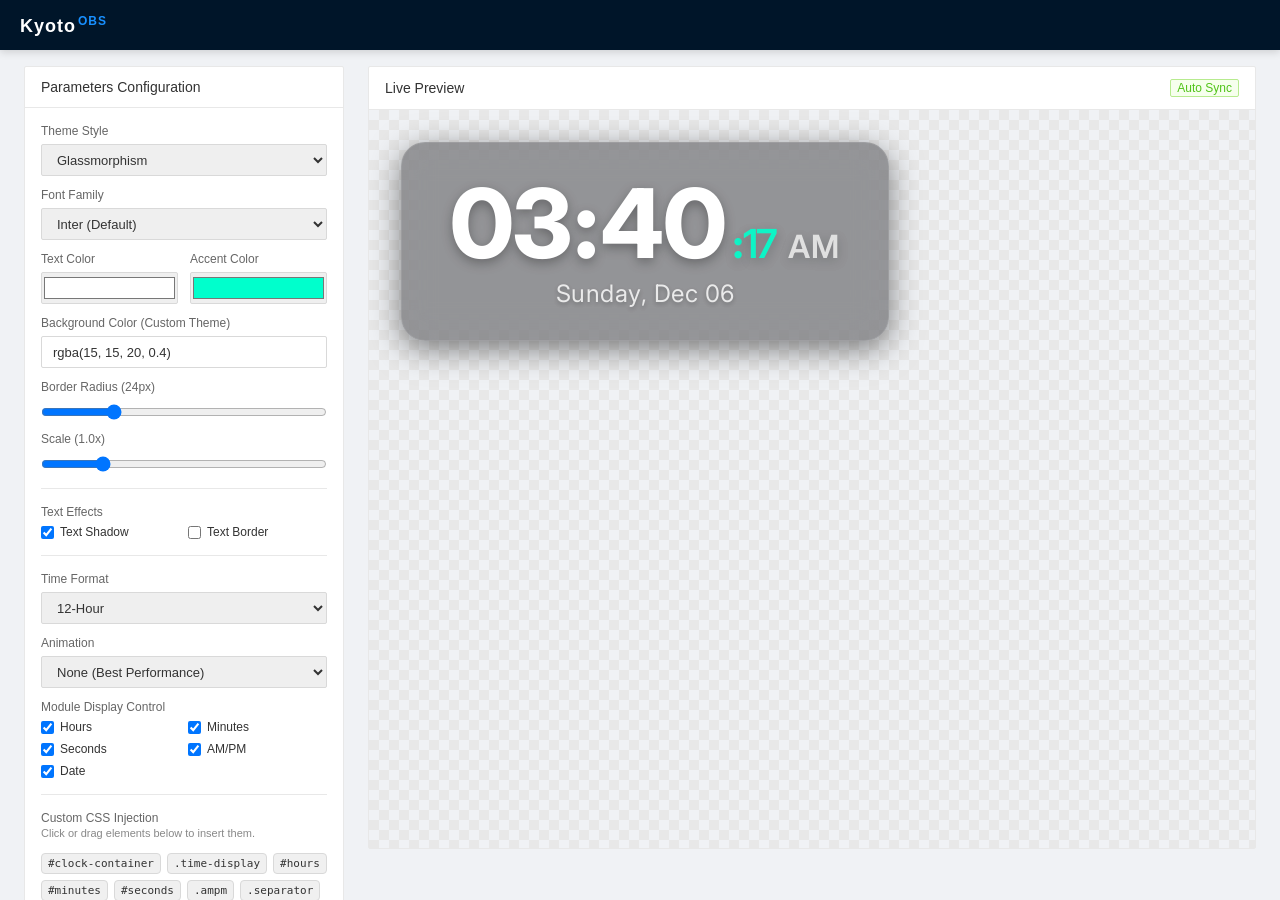
==== index.html @ e0eae69a "feat: Add Custom CSS injection with draggable selector chips" ====
<!DOCTYPE html>
<html lang="en">
<head>
<meta charset="UTF-8">
<meta name="viewport" content="width=device-width, initial-scale=1.0">
<title>Kyoto Console - OBS Widget Management</title>
<link href="https://fonts.googleapis.com/css2?family=Inter:wght@400;600&display=swap" rel="stylesheet">
<link rel="stylesheet" href="dashboard.css">
</head>
<body>
<div class="portal-layout">
    <header class="top-nav">
        <div class="nav-left">
            <div class="logo">Kyoto<span>OBS</span></div>
        </div>
    </header>

    <div class="main-body">
        <main class="content-area">
            <div class="config-panel">
                <div class="panel-left">
                    <div class="card">
                        <div class="card-header">Parameters Configuration</div>
                        <div class="card-body">
                            <form class="dense-form">
                                <div class="form-item">
                                    <label for="theme">Theme Style</label>
                                    <select id="theme">
                                        <option value="glass">Glassmorphism</option>
                                        <option value="neon">Cyberpunk (Neon)</option>
                                        <option value="minimal">Minimal White</option>
                                        <option value="custom">Custom Solid Color</option>
                                    </select>
                                </div>
                                <div class="form-item">
                                    <label for="font">Font Family</label>
                                    <select id="font">
                                        <option value="Inter">Inter (Default)</option>
                                        <option value="Outfit">Outfit</option>
                                        <option value="Roboto Mono">Roboto Mono</option>
                                    </select>
                                </div>
                                <div class="form-row">
                                    <div class="form-item">
                                        <label for="color">Text Color</label>
                                        <input type="color" id="color" value="#ffffff">
                                    </div>
                                    <div class="form-item">
                                        <label for="accent">Accent Color</label>
                                        <input type="color" id="accent" value="#00ffcc">
                                    </div>
                                </div>
                                <div class="form-item">
                                    <label for="bg">Background Color (Custom Theme)</label>
                                    <input type="text" id="bg" value="rgba(15, 15, 20, 0.4)">
                                </div>
                                <div class="form-item">
                                    <label>Border Radius (<span id="borderRadius-val">24px</span>)</label>
                                    <input type="range" id="borderRadius" min="0" max="100" value="24">
                                </div>
                                <div class="form-item">
                                    <label>Scale (<span id="scale-val">1.0x</span>)</label>
                                    <input type="range" id="scale" min="0.5" max="3" step="0.1" value="1">
                                </div>

                                <div class="divider"></div>
                                
                                <div class="form-item">
                                    <label>Text Effects</label>
                                    <div class="checkbox-grid">
                                        <label><input type="checkbox" id="textShadow" checked> Text Shadow</label>
                                        <label><input type="checkbox" id="textBorder"> Text Border</label>
                                    </div>
                                </div>
                                <div class="form-row" id="border-settings" style="display: none;">
                                    <div class="form-item">
                                        <label>Border Size (<span id="textBorderSize-val">1px</span>)</label>
                                        <input type="range" id="textBorderSize" min="1" max="10" value="1">
                                    </div>
                                    <div class="form-item">
                                        <label for="textBorderColor">Border Color</label>
                                        <input type="color" id="textBorderColor" value="#000000">
                                    </div>
                                </div>
                                
                                <div class="divider"></div>

                                <div class="form-item">
                                    <label for="format">Time Format</label>
                                    <select id="format">
                                        <option value="12">12-Hour</option>
                                        <option value="24">24-Hour</option>
                                    </select>
                                </div>
                                <div class="form-item">
                                    <label for="animation">Animation</label>
                                    <select id="animation">
                                        <option value="none">None (Best Performance)</option>
                                        <option value="flip">3D Flip</option>
                                        <option value="slide">Smooth Slide</option>
                                    </select>
                                </div>
                                <div class="form-item">
                                    <label>Module Display Control</label>
                                    <div class="checkbox-grid">
                                        <label><input type="checkbox" id="showHours" checked> Hours</label>
                                        <label><input type="checkbox" id="showMinutes" checked> Minutes</label>
                                        <label><input type="checkbox" id="showSeconds" checked> Seconds</label>
                                        <label><input type="checkbox" id="showAmPm" checked> AM/PM</label>
                                        <label><input type="checkbox" id="showDate" checked> Date</label>
                                    </div>
                                </div>
                                
                                <div class="divider"></div>

                                <div class="form-item">
                                    <label>Custom CSS Injection</label>
                                    <p class="help-text">Click or drag elements below to insert them.</p>
                                    <div class="css-chips" id="css-chips">
                                        <span class="chip" draggable="true" data-selector="#clock-container" title="The main wrapper containing the entire overlay">#clock-container</span>
                                        <span class="chip" draggable="true" data-selector=".time-display" title="The wrapper around the time digits">.time-display</span>
                                        <span class="chip" draggable="true" data-selector="#hours" title="The hours text">#hours</span>
                                        <span class="chip" draggable="true" data-selector="#minutes" title="The minutes text">#minutes</span>
                                        <span class="chip" draggable="true" data-selector="#seconds" title="The seconds text">#seconds</span>
                                        <span class="chip" draggable="true" data-selector=".ampm" title="The AM/PM indicator">.ampm</span>
                                        <span class="chip" draggable="true" data-selector=".separator" title="The colon separators">.separator</span>
                                        <span class="chip" draggable="true" data-selector=".date-display" title="The wrapper around the date">.date-display</span>
                                    </div>
                                    <textarea id="customCss" class="css-textarea" placeholder="/* Write your custom CSS here... */" rows="6"></textarea>
                                </div>
                            </form>
                        </div>
                    </div>
                    
                    <div class="action-bar">
                        <input type="text" id="generated-url" readonly class="url-input">
                        <button id="copy-btn" class="btn-primary">Generate & Copy URL</button>
                        <div class="config-actions">
                            <button id="export-btn" class="btn-secondary">Export Config (.txt)</button>
                            <button id="import-btn" class="btn-secondary">Import Config</button>
                            <input type="file" id="import-file" accept=".txt" style="display: none;">
                        </div>
                    </div>
                </div>

                <div class="panel-right">
                    <div class="card preview-card">
                        <div class="card-header">Live Preview <span class="refresh-tip">Auto Sync</span></div>
                        <div class="card-body iframe-container">
                            <iframe id="preview-frame" src="clock.html"></iframe>
                        </div>
                    </div>
                </div>
            </div>
        </main>
    </div>
</div>
<script src="dashboard.js"></script>
</body>
</html>
---- dashboard.css ----
* {
    box-sizing: border-box;
    margin: 0;
    padding: 0;
}

body {
    font-family: -apple-system, BlinkMacSystemFont, "Segoe UI", Roboto, "Helvetica Neue", Arial, "Noto Sans", sans-serif, "Apple Color Emoji", "Segoe UI Emoji", "Segoe UI Symbol", "Noto Color Emoji";
    font-size: 14px;
    background-color: #f0f2f5;
    color: #333;
    height: 100vh;
    overflow: hidden;
}

.portal-layout {
    display: flex;
    flex-direction: column;
    height: 100%;
}

/* Header */
.top-nav {
    height: 50px;
    background: #001529;
    display: flex;
    justify-content: space-between;
    align-items: center;
    padding: 0 20px;
    color: #fff;
    box-shadow: 0 2px 8px rgba(0,0,0,0.15);
    z-index: 10;
}

.nav-left, .nav-right {
    display: flex;
    align-items: center;
}

.logo {
    font-size: 18px;
    font-weight: 600;
    margin-right: 40px;
    letter-spacing: 1px;
}

.logo span {
    color: #1890ff;
    font-size: 12px;
    vertical-align: super;
    margin-left: 2px;
}

.nav-links {
    list-style: none;
    display: flex;
    gap: 20px;
}

.nav-links li {
    cursor: pointer;
    font-size: 14px;
    padding: 15px 0;
    position: relative;
    opacity: 0.8;
}

.nav-links li:hover, .nav-links li.active {
    opacity: 1;
    color: #1890ff;
}

.nav-links li.active::after {
    content: '';
    position: absolute;
    bottom: 0;
    left: 0;
    width: 100%;
    height: 3px;
    background: #1890ff;
}

.badge {
    display: inline-block;
    padding: 1px 4px;
    font-size: 10px;
    border-radius: 2px;
    color: #fff;
    margin-left: 4px;
    line-height: 1;
    transform: scale(0.9);
}

.badge.new { background: #52c41a; }
.badge.hot { background: #f5222d; }

.user-info {
    font-size: 13px;
    margin-right: 16px;
    opacity: 0.8;
}

.nav-btn {
    background: transparent;
    border: 1px solid #434e59;
    color: #fff;
    padding: 4px 12px;
    border-radius: 2px;
    cursor: pointer;
    font-size: 12px;
}

.nav-btn:hover {
    border-color: #1890ff;
    color: #1890ff;
}

/* Main Body */
.main-body {
    display: flex;
    flex: 1;
    overflow: hidden;
}

/* Sidebar */
.side-menu {
    width: 200px;
    background: #fff;
    border-right: 1px solid #e8e8e8;
    overflow-y: auto;
}

.menu-group {
    padding: 16px 0;
    border-bottom: 1px solid #f0f0f0;
}

.menu-title {
    padding: 0 24px;
    font-size: 12px;
    color: #999;
    margin-bottom: 8px;
}

.menu-list {
    list-style: none;
}

.menu-list li {
    padding: 10px 24px 10px 32px;
    cursor: pointer;
    font-size: 14px;
    color: #333;
    transition: all 0.3s;
}

.menu-list li:hover {
    color: #1890ff;
}

.menu-list li.active {
    background: #e6f7ff;
    color: #1890ff;
    border-right: 3px solid #1890ff;
}

/* Content Area */
.content-area {
    flex: 1;
    padding: 16px 24px;
    overflow-y: auto;
}

.breadcrumb {
    font-size: 12px;
    color: #999;
    margin-bottom: 16px;
}

.breadcrumb strong {
    color: #333;
    font-weight: 500;
}

.config-panel {
    display: flex;
    gap: 24px;
    height: calc(100% - 35px);
}

.panel-left {
    flex: 0 0 320px;
    display: flex;
    flex-direction: column;
    gap: 16px;
}

.panel-right {
    flex: 1;
    display: flex;
    flex-direction: column;
}

.card {
    background: #fff;
    border-radius: 2px;
    border: 1px solid #e8e8e8;
    display: flex;
    flex-direction: column;
}

.card-header {
    padding: 12px 16px;
    border-bottom: 1px solid #e8e8e8;
    font-weight: 500;
    font-size: 14px;
    display: flex;
    justify-content: space-between;
    align-items: center;
}

.refresh-tip {
    font-size: 12px;
    color: #52c41a;
    background: #f6ffed;
    border: 1px solid #b7eb8f;
    padding: 1px 6px;
    border-radius: 2px;
}

.card-body {
    padding: 16px;
    flex: 1;
    overflow-y: auto;
}

/* Forms */
.dense-form {
    display: flex;
    flex-direction: column;
    gap: 12px;
}

.form-item {
    display: flex;
    flex-direction: column;
    gap: 6px;
}

.form-row {
    display: flex;
    gap: 12px;
}

.form-row .form-item {
    flex: 1;
}

.form-item label {
    font-size: 12px;
    color: #666;
}

.form-item select, .form-item input[type="text"] {
    width: 100%;
    padding: 4px 11px;
    height: 32px;
    border: 1px solid #d9d9d9;
    border-radius: 2px;
    font-size: 13px;
    color: #333;
    transition: all 0.3s;
}

.form-item select:focus, .form-item input[type="text"]:focus {
    border-color: #40a9ff;
    box-shadow: 0 0 0 2px rgba(24,144,255,0.2);
    outline: none;
}

.form-item input[type="color"] {
    width: 100%;
    height: 32px;
    border: 1px solid #d9d9d9;
    border-radius: 2px;
    padding: 0;
    cursor: pointer;
}

.form-item input[type="range"] {
    width: 100%;
    margin-top: 4px;
}

.divider {
    height: 1px;
    background: #e8e8e8;
    margin: 4px 0;
}

.checkbox-grid {
    display: grid;
    grid-template-columns: 1fr 1fr;
    gap: 8px;
}

.checkbox-grid label {
    display: flex;
    align-items: center;
    gap: 6px;
    font-size: 12px;
    color: #333;
    cursor: pointer;
}

.checkbox-grid input[type="checkbox"] {
    cursor: pointer;
}

/* Action Bar */
.action-bar {
    background: #fff;
    border: 1px solid #e8e8e8;
    border-radius: 2px;
    padding: 16px;
    display: flex;
    flex-direction: column;
    gap: 12px;
}

.url-input {
    width: 100%;
    padding: 4px 11px;
    height: 32px;
    border: 1px solid #d9d9d9;
    border-radius: 2px;
    font-size: 12px;
    color: #666;
    background: #f5f5f5;
}

.btn-primary {
    width: 100%;
    height: 36px;
    background: #ff4d4f;
    color: #fff;
    border: none;
    border-radius: 2px;
    font-size: 14px;
    font-weight: 500;
    cursor: pointer;
    transition: all 0.3s;
    box-shadow: 0 2px 0 rgba(0,0,0,0.045);
}

.btn-primary:hover {
    background: #ff7875;
}

.btn-primary.copied {
    background: #52c41a;
    box-shadow: none;
}

.config-actions {
    display: flex;
    gap: 8px;
    margin-top: 8px;
}

.btn-secondary {
    flex: 1;
    height: 32px;
    background: #fff;
    color: #333;
    border: 1px solid #d9d9d9;
    border-radius: 2px;
    font-size: 12px;
    cursor: pointer;
    transition: all 0.3s;
}

.btn-secondary:hover {
    color: #1890ff;
    border-color: #1890ff;
}

.help-text {
    font-size: 11px;
    color: #888;
    margin-bottom: 8px;
    margin-top: -4px;
}

.css-chips {
    display: flex;
    flex-wrap: wrap;
    gap: 6px;
    margin-bottom: 8px;
}

.chip {
    font-size: 11px;
    font-family: monospace;
    background: #f0f0f0;
    color: #333;
    padding: 3px 6px;
    border-radius: 4px;
    border: 1px solid #d9d9d9;
    cursor: grab;
    user-select: none;
    transition: all 0.2s;
}

.chip:hover {
    background: #e6f7ff;
    border-color: #91d5ff;
    color: #1890ff;
}

.chip:active {
    cursor: grabbing;
}

.css-textarea {
    width: 100%;
    font-family: 'Roboto Mono', monospace;
    font-size: 12px;
    padding: 8px;
    border: 1px solid #d9d9d9;
    border-radius: 4px;
    resize: vertical;
    background: #fafafa;
    color: #333;
    outline: none;
    box-sizing: border-box;
}

.css-textarea:focus {
    border-color: #1890ff;
    background: #fff;
    box-shadow: 0 0 0 2px rgba(24,144,255,0.2);
}

/* iframe area */
.preview-card {
    height: 100%;
}

.iframe-container {
    padding: 0;
    background: #f0f2f5;
    background-image: linear-gradient(45deg, #e8e8e8 25%, transparent 25%, transparent 75%, #e8e8e8 75%, #e8e8e8), linear-gradient(45deg, #e8e8e8 25%, transparent 25%, transparent 75%, #e8e8e8 75%, #e8e8e8);
    background-size: 20px 20px;
    background-position: 0 0, 10px 10px;
}

iframe {
    width: 100%;
    height: 100%;
    border: none;
}
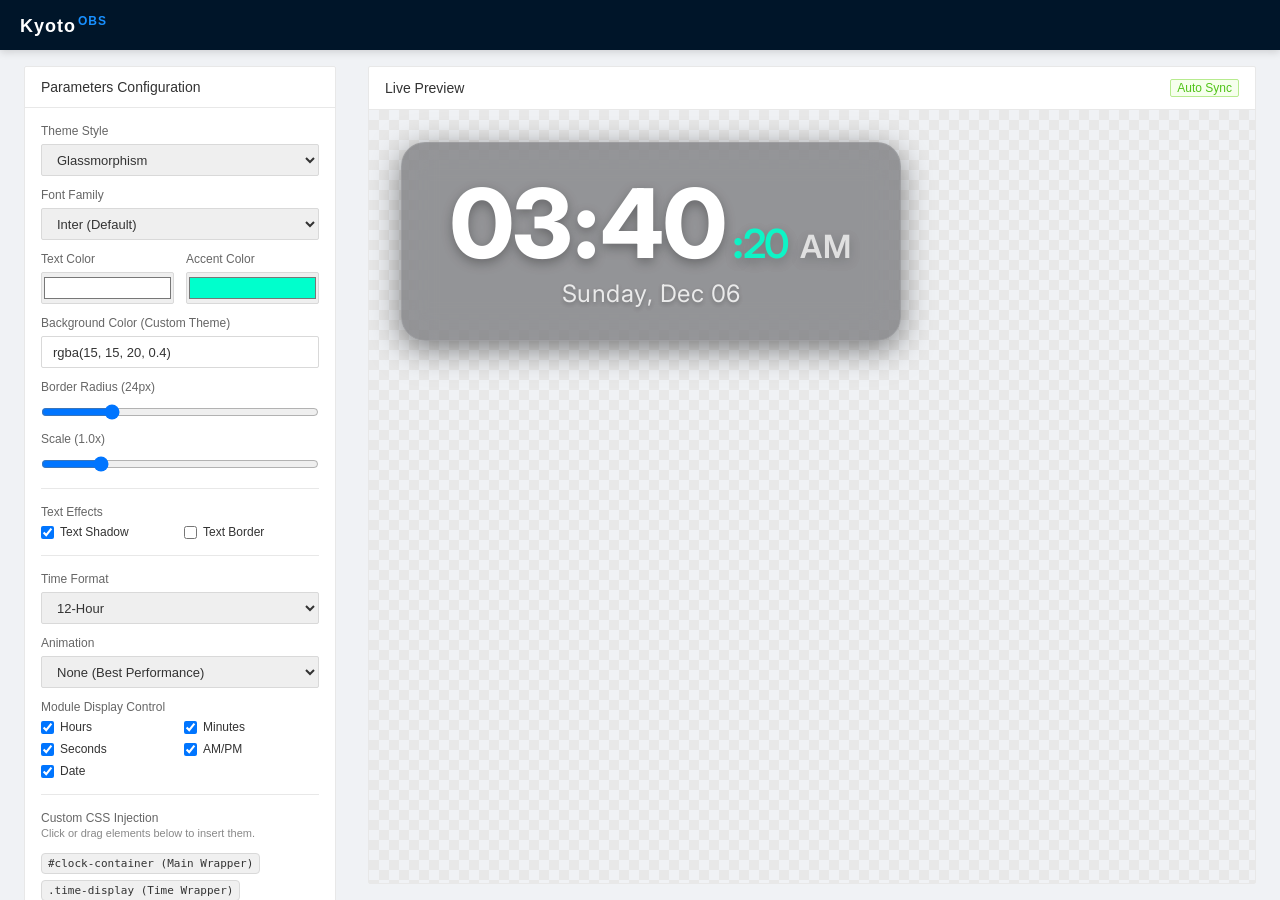
==== commit b759217a: "style: Improve CSS chips text and fix dashboard scrolling" ====
--- a/index.html
+++ b/index.html
@@ -117,14 +117,14 @@
                                     <label>Custom CSS Injection</label>
                                     <p class="help-text">Click or drag elements below to insert them.</p>
                                     <div class="css-chips" id="css-chips">
-                                        <span class="chip" draggable="true" data-selector="#clock-container" title="The main wrapper containing the entire overlay">#clock-container</span>
-                                        <span class="chip" draggable="true" data-selector=".time-display" title="The wrapper around the time digits">.time-display</span>
-                                        <span class="chip" draggable="true" data-selector="#hours" title="The hours text">#hours</span>
-                                        <span class="chip" draggable="true" data-selector="#minutes" title="The minutes text">#minutes</span>
-                                        <span class="chip" draggable="true" data-selector="#seconds" title="The seconds text">#seconds</span>
-                                        <span class="chip" draggable="true" data-selector=".ampm" title="The AM/PM indicator">.ampm</span>
-                                        <span class="chip" draggable="true" data-selector=".separator" title="The colon separators">.separator</span>
-                                        <span class="chip" draggable="true" data-selector=".date-display" title="The wrapper around the date">.date-display</span>
+                                        <span class="chip" draggable="true" data-selector="#clock-container" title="The main wrapper containing the entire overlay">#clock-container (Main Wrapper)</span>
+                                        <span class="chip" draggable="true" data-selector=".time-display" title="The wrapper around the time digits">.time-display (Time Wrapper)</span>
+                                        <span class="chip" draggable="true" data-selector="#hours" title="The hours text">#hours (Hours)</span>
+                                        <span class="chip" draggable="true" data-selector="#minutes" title="The minutes text">#minutes (Minutes)</span>
+                                        <span class="chip" draggable="true" data-selector="#seconds" title="The seconds text">#seconds (Seconds)</span>
+                                        <span class="chip" draggable="true" data-selector=".ampm" title="The AM/PM indicator">.ampm (AM/PM)</span>
+                                        <span class="chip" draggable="true" data-selector=".separator" title="The colon separators">.separator (Colons)</span>
+                                        <span class="chip" draggable="true" data-selector=".date-display" title="The wrapper around the date">.date-display (Date Wrapper)</span>
                                     </div>
                                     <textarea id="customCss" class="css-textarea" placeholder="/* Write your custom CSS here... */" rows="6"></textarea>
                                 </div>
--- a/dashboard.css
+++ b/dashboard.css
@@ -167,8 +167,8 @@
 /* Content Area */
 .content-area {
     flex: 1;
-    padding: 16px 24px;
-    overflow-y: auto;
+    padding: 16px 24px 0 24px;
+    overflow: hidden;
 }
 
 .breadcrumb {
@@ -185,7 +185,7 @@
 .config-panel {
     display: flex;
     gap: 24px;
-    height: calc(100% - 35px);
+    height: 100%;
 }
 
 .panel-left {
@@ -193,12 +193,16 @@
     display: flex;
     flex-direction: column;
     gap: 16px;
+    overflow-y: auto;
+    padding-bottom: 16px;
+    padding-right: 8px;
 }
 
 .panel-right {
     flex: 1;
     display: flex;
     flex-direction: column;
+    padding-bottom: 16px;
 }
 
 .card {
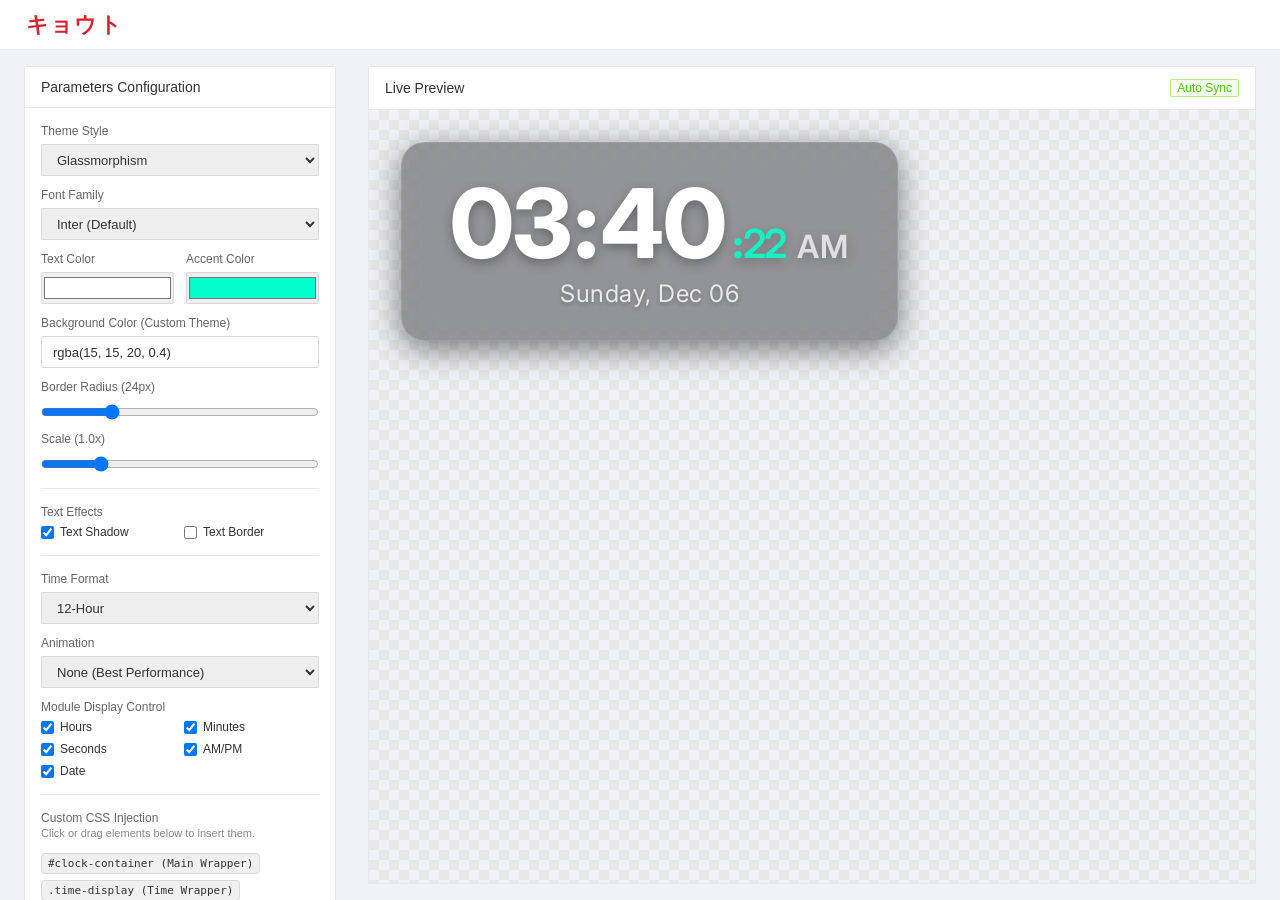
==== commit 9d25646c: "style: Update color theme to Kyoto red and use SVG logo in dashboard" ====
--- a/index.html
+++ b/index.html
@@ -11,7 +11,7 @@
 <div class="portal-layout">
     <header class="top-nav">
         <div class="nav-left">
-            <div class="logo">Kyoto<span>OBS</span></div>
+            <div class="logo"><img src="logo.svg" alt="Kyoto"></div>
         </div>
     </header>
 
--- a/dashboard.css
+++ b/dashboard.css
@@ -22,13 +22,13 @@
 /* Header */
 .top-nav {
     height: 50px;
-    background: #001529;
+    background: #ffffff;
     display: flex;
     justify-content: space-between;
     align-items: center;
     padding: 0 20px;
-    color: #fff;
-    box-shadow: 0 2px 8px rgba(0,0,0,0.15);
+    color: #333;
+    border-bottom: 1px solid #e8e8e8;
     z-index: 10;
 }
 
@@ -38,81 +38,12 @@
 }
 
 .logo {
-    font-size: 18px;
-    font-weight: 600;
-    margin-right: 40px;
-    letter-spacing: 1px;
-}
-
-.logo span {
-    color: #1890ff;
-    font-size: 12px;
-    vertical-align: super;
-    margin-left: 2px;
-}
-
-.nav-links {
-    list-style: none;
-    display: flex;
-    gap: 20px;
-}
-
-.nav-links li {
-    cursor: pointer;
-    font-size: 14px;
-    padding: 15px 0;
-    position: relative;
-    opacity: 0.8;
-}
-
-.nav-links li:hover, .nav-links li.active {
-    opacity: 1;
-    color: #1890ff;
-}
-
-.nav-links li.active::after {
-    content: '';
-    position: absolute;
-    bottom: 0;
-    left: 0;
-    width: 100%;
-    height: 3px;
-    background: #1890ff;
-}
-
-.badge {
-    display: inline-block;
-    padding: 1px 4px;
-    font-size: 10px;
-    border-radius: 2px;
-    color: #fff;
-    margin-left: 4px;
-    line-height: 1;
-    transform: scale(0.9);
-}
-
-.badge.new { background: #52c41a; }
-.badge.hot { background: #f5222d; }
-
-.user-info {
-    font-size: 13px;
-    margin-right: 16px;
-    opacity: 0.8;
-}
-
-.nav-btn {
-    background: transparent;
-    border: 1px solid #434e59;
-    color: #fff;
-    padding: 4px 12px;
-    border-radius: 2px;
-    cursor: pointer;
-    font-size: 12px;
-}
-
-.nav-btn:hover {
-    border-color: #1890ff;
-    color: #1890ff;
+    display: flex;
+    align-items: center;
+}
+
+.logo img {
+    height: 36px;
 }
 
 /* Main Body */
@@ -122,64 +53,11 @@
     overflow: hidden;
 }
 
-/* Sidebar */
-.side-menu {
-    width: 200px;
-    background: #fff;
-    border-right: 1px solid #e8e8e8;
-    overflow-y: auto;
-}
-
-.menu-group {
-    padding: 16px 0;
-    border-bottom: 1px solid #f0f0f0;
-}
-
-.menu-title {
-    padding: 0 24px;
-    font-size: 12px;
-    color: #999;
-    margin-bottom: 8px;
-}
-
-.menu-list {
-    list-style: none;
-}
-
-.menu-list li {
-    padding: 10px 24px 10px 32px;
-    cursor: pointer;
-    font-size: 14px;
-    color: #333;
-    transition: all 0.3s;
-}
-
-.menu-list li:hover {
-    color: #1890ff;
-}
-
-.menu-list li.active {
-    background: #e6f7ff;
-    color: #1890ff;
-    border-right: 3px solid #1890ff;
-}
-
 /* Content Area */
 .content-area {
     flex: 1;
     padding: 16px 24px 0 24px;
     overflow: hidden;
-}
-
-.breadcrumb {
-    font-size: 12px;
-    color: #999;
-    margin-bottom: 16px;
-}
-
-.breadcrumb strong {
-    color: #333;
-    font-weight: 500;
 }
 
 .config-panel {
@@ -277,8 +155,8 @@
 }
 
 .form-item select:focus, .form-item input[type="text"]:focus {
-    border-color: #40a9ff;
-    box-shadow: 0 0 0 2px rgba(24,144,255,0.2);
+    border-color: #d82430;
+    box-shadow: 0 0 0 2px rgba(216,36,48,0.2);
     outline: none;
 }
 
@@ -346,7 +224,7 @@
 .btn-primary {
     width: 100%;
     height: 36px;
-    background: #ff4d4f;
+    background: #d82430;
     color: #fff;
     border: none;
     border-radius: 2px;
@@ -358,7 +236,7 @@
 }
 
 .btn-primary:hover {
-    background: #ff7875;
+    background: #e8444f;
 }
 
 .btn-primary.copied {
@@ -385,8 +263,8 @@
 }
 
 .btn-secondary:hover {
-    color: #1890ff;
-    border-color: #1890ff;
+    color: #d82430;
+    border-color: #d82430;
 }
 
 .help-text {
@@ -417,9 +295,9 @@
 }
 
 .chip:hover {
-    background: #e6f7ff;
-    border-color: #91d5ff;
-    color: #1890ff;
+    background: #fde8e8;
+    border-color: #f8b4b4;
+    color: #d82430;
 }
 
 .chip:active {
@@ -441,9 +319,9 @@
 }
 
 .css-textarea:focus {
-    border-color: #1890ff;
+    border-color: #d82430;
     background: #fff;
-    box-shadow: 0 0 0 2px rgba(24,144,255,0.2);
+    box-shadow: 0 0 0 2px rgba(216,36,48,0.2);
 }
 
 /* iframe area */
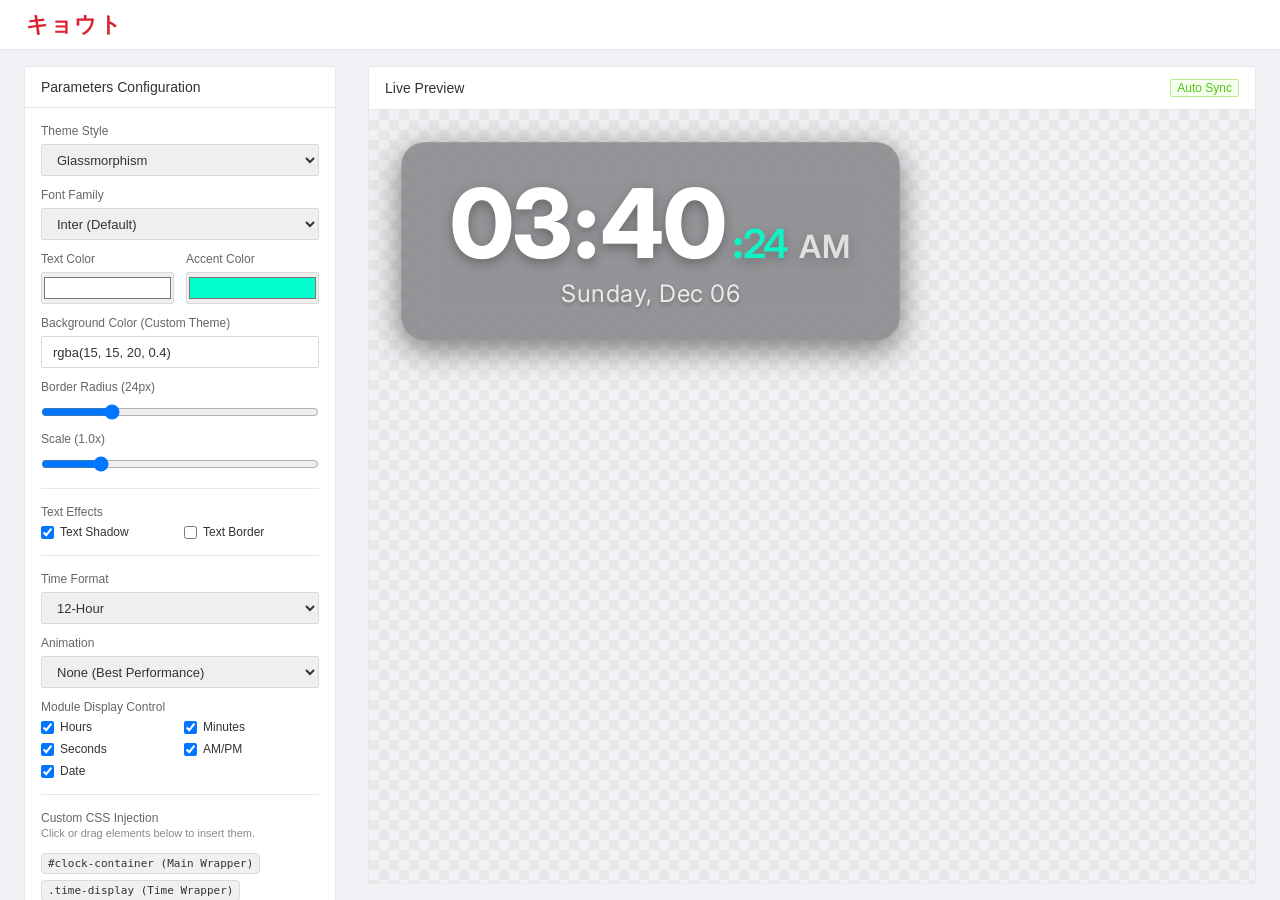
==== commit 46049f63: "feat: Add 8 new typography options including Space Grotesk, Bebas Neue, Orbitron" ====
--- a/index.html
+++ b/index.html
@@ -38,6 +38,14 @@
                                         <option value="Inter">Inter (Default)</option>
                                         <option value="Outfit">Outfit</option>
                                         <option value="Roboto Mono">Roboto Mono</option>
+                                        <option value="Space Grotesk">Space Grotesk</option>
+                                        <option value="Montserrat">Montserrat</option>
+                                        <option value="Playfair Display">Playfair Display</option>
+                                        <option value="Bebas Neue">Bebas Neue</option>
+                                        <option value="Poppins">Poppins</option>
+                                        <option value="Orbitron">Orbitron (Sci-Fi)</option>
+                                        <option value="Anton">Anton (Bold)</option>
+                                        <option value="Noto Sans JP">Noto Sans JP (Japanese)</option>
                                     </select>
                                 </div>
                                 <div class="form-row">
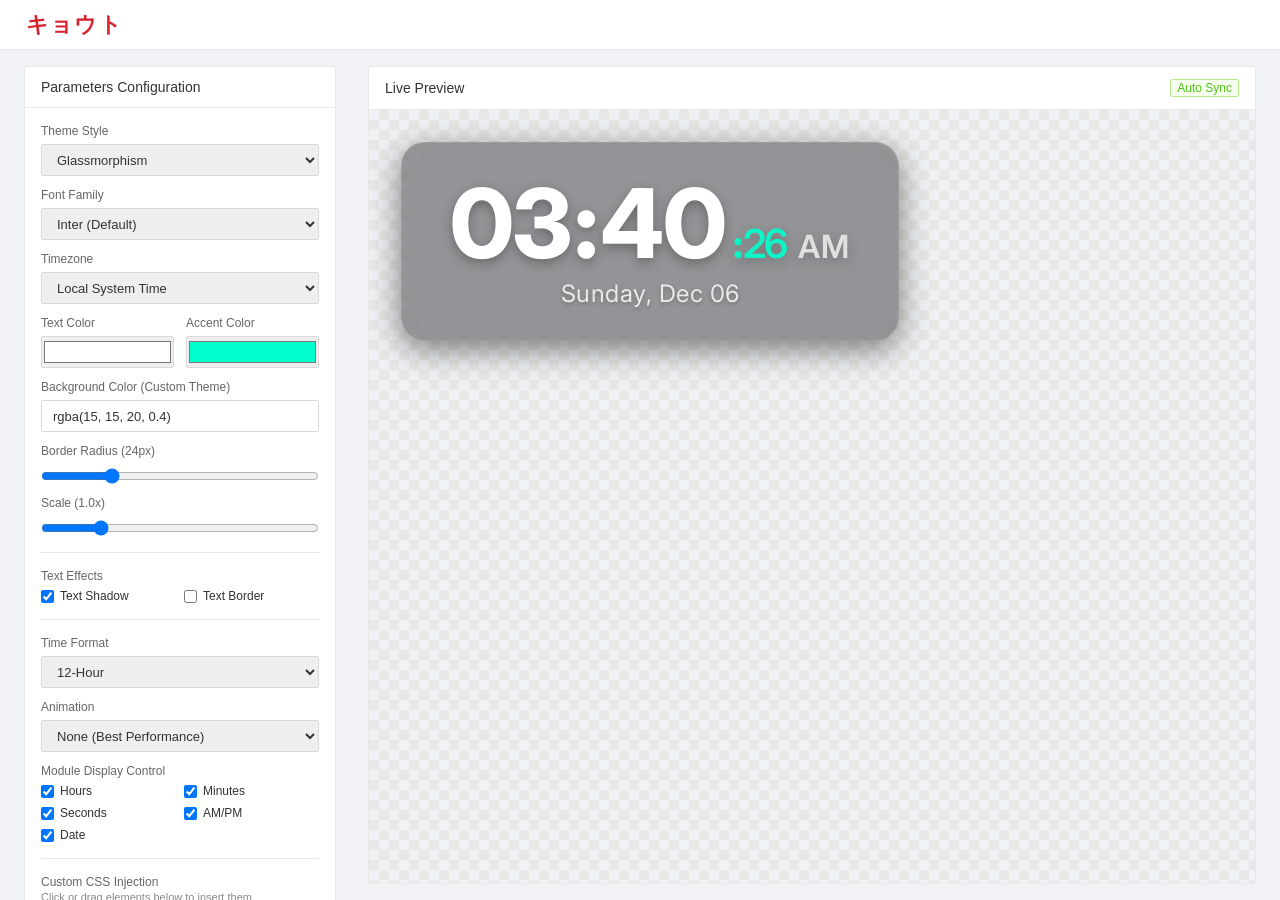
==== commit 59605b0b: "feat: Add timezone selection support" ====
--- a/index.html
+++ b/index.html
@@ -46,6 +46,20 @@
                                         <option value="Orbitron">Orbitron (Sci-Fi)</option>
                                         <option value="Anton">Anton (Bold)</option>
                                         <option value="Noto Sans JP">Noto Sans JP (Japanese)</option>
+                                    </select>
+                                </div>
+                                <div class="form-item">
+                                    <label for="timezone">Timezone</label>
+                                    <select id="timezone">
+                                        <option value="local">Local System Time</option>
+                                        <option value="UTC">UTC</option>
+                                        <option value="America/New_York">New York (EST/EDT)</option>
+                                        <option value="America/Los_Angeles">Los Angeles (PST/PDT)</option>
+                                        <option value="Europe/London">London (GMT/BST)</option>
+                                        <option value="Europe/Paris">Paris (CET/CEST)</option>
+                                        <option value="Asia/Tokyo">Tokyo (JST)</option>
+                                        <option value="Asia/Shanghai">Shanghai (CST)</option>
+                                        <option value="Australia/Sydney">Sydney (AEST/AEDT)</option>
                                     </select>
                                 </div>
                                 <div class="form-row">
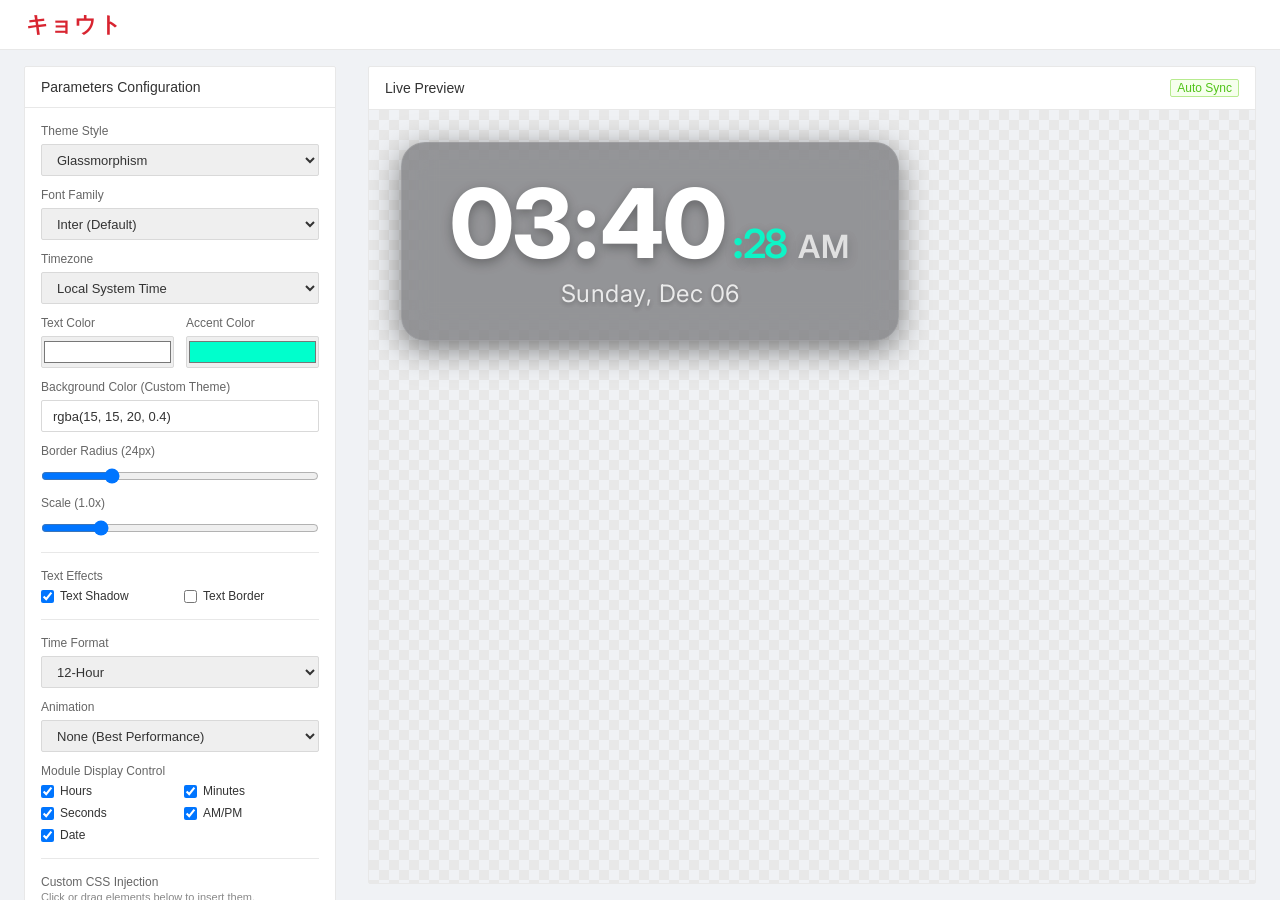
==== commit f68e25e3: "feat: Populate timezone dropdown with all global timezones dynamically" ====
--- a/index.html
+++ b/index.html
@@ -52,14 +52,6 @@
                                     <label for="timezone">Timezone</label>
                                     <select id="timezone">
                                         <option value="local">Local System Time</option>
-                                        <option value="UTC">UTC</option>
-                                        <option value="America/New_York">New York (EST/EDT)</option>
-                                        <option value="America/Los_Angeles">Los Angeles (PST/PDT)</option>
-                                        <option value="Europe/London">London (GMT/BST)</option>
-                                        <option value="Europe/Paris">Paris (CET/CEST)</option>
-                                        <option value="Asia/Tokyo">Tokyo (JST)</option>
-                                        <option value="Asia/Shanghai">Shanghai (CST)</option>
-                                        <option value="Australia/Sydney">Sydney (AEST/AEDT)</option>
                                     </select>
                                 </div>
                                 <div class="form-row">
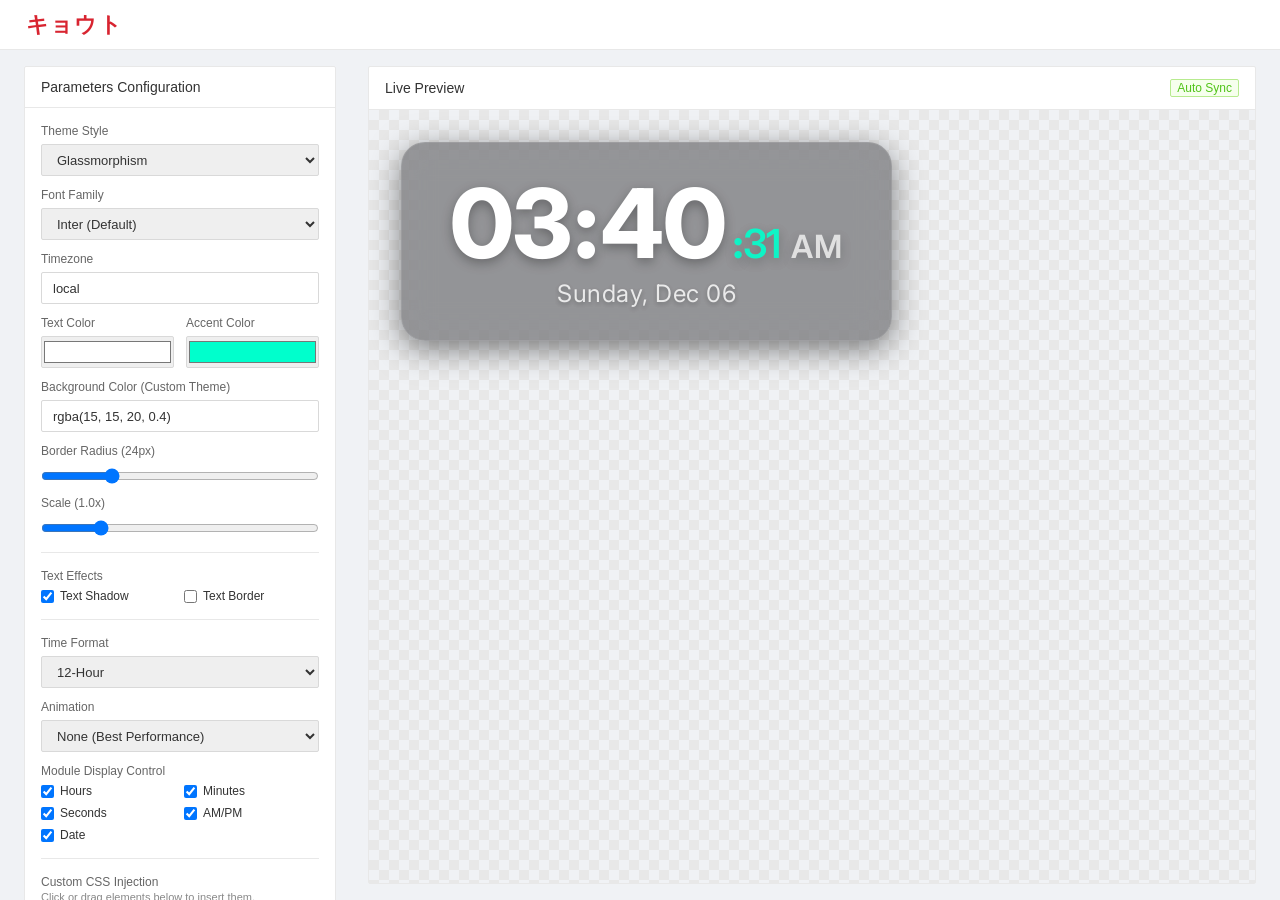
==== commit e9bd2c88: "feat: Make timezone dropdown searchable using HTML datalist" ====
--- a/index.html
+++ b/index.html
@@ -50,9 +50,10 @@
                                 </div>
                                 <div class="form-item">
                                     <label for="timezone">Timezone</label>
-                                    <select id="timezone">
+                                    <input type="text" id="timezone" list="timezone-list" value="local" autocomplete="off" placeholder="e.g. Asia/Tokyo">
+                                    <datalist id="timezone-list">
                                         <option value="local">Local System Time</option>
-                                    </select>
+                                    </datalist>
                                 </div>
                                 <div class="form-row">
                                     <div class="form-item">
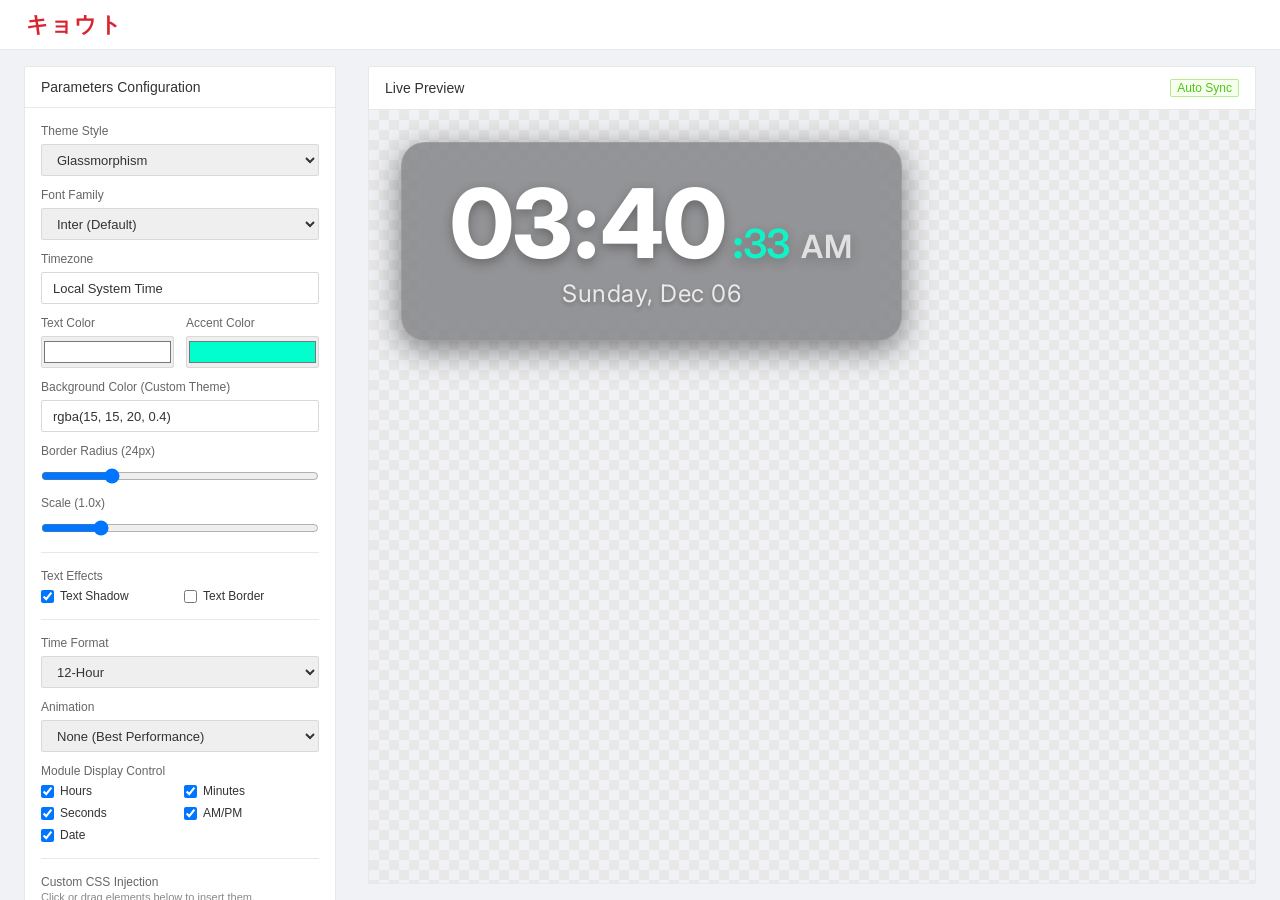
==== commit 710b04ed: "feat: Add UTC offsets to timezone search and improve fallback lists" ====
--- a/index.html
+++ b/index.html
@@ -50,9 +50,9 @@
                                 </div>
                                 <div class="form-item">
                                     <label for="timezone">Timezone</label>
-                                    <input type="text" id="timezone" list="timezone-list" value="local" autocomplete="off" placeholder="e.g. Asia/Tokyo">
+                                    <input type="text" id="timezone" list="timezone-list" value="Local System Time" autocomplete="off" placeholder="e.g. Asia/Tokyo">
                                     <datalist id="timezone-list">
-                                        <option value="local">Local System Time</option>
+                                        <option value="Local System Time"></option>
                                     </datalist>
                                 </div>
                                 <div class="form-row">
